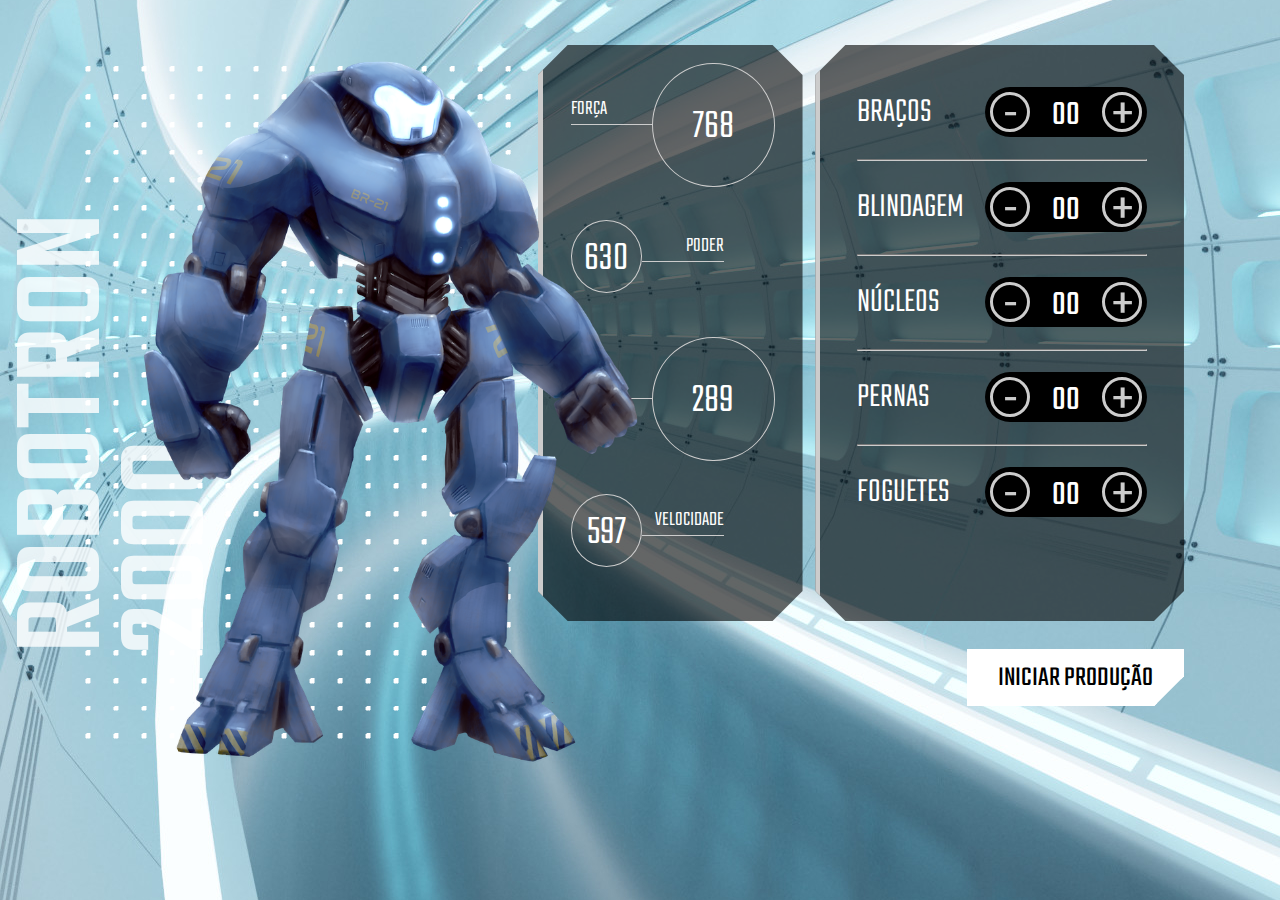
==== -robotron-2000-projeto_inicial/index.html @ f9277c3a "manipulando o DOM" ====
<!DOCTYPE html>
<html lang="en">
<head>
    <meta charset="UTF-8">
    <meta http-equiv="X-UA-Compatible" content="IE=edge">
    <meta name="viewport" content="width=device-width, initial-scale=1.0">
    <link rel="shortcut icon" type="image/jpg" href="img/favicon.ico"/>
    <title>Robotron 2000</title>

    <link rel="stylesheet" href="css/style.css">
    <link rel="preconnect" href="https://fonts.googleapis.com">
    <link rel="preconnect" href="https://fonts.gstatic.com" crossorigin>
    <link href="https://fonts.googleapis.com/css2?family=Teko:wght@300;500&display=swap" rel="stylesheet"> 
</head>
<body>
    <main>
        <section class="robotron">
            <img class="robo" src="img/robotron.png" alt="Robotron">
            <figcaption class="titulo">ROBOTRON <br>2000</figcaption>
        </section>

        <section class="box estatisticas">
            <div class="estatistica">
                <p class="estatistica-titulo">Força</p>
                <div class="estatistica-valor">
                    <p class="estatistica-numero">768</p>
                </div>
            </div>
            <div class="estatistica">
                <p class="estatistica-titulo">Poder</p>
                <div class="estatistica-valor">
                    <p class="estatistica-numero">630</p>
                </div>
            </div>
            <div class="estatistica">
                <p class="estatistica-titulo">Energia</p>
                <div class="estatistica-valor">
                    <p class="estatistica-numero">289</p>
                </div>
            </div>
            <div class="estatistica">
                <p class="estatistica-titulo">Velocidade</p>
                <div class="estatistica-valor">
                    <p class="estatistica-numero">597</p>
                </div>
            </div>
        </section>

        <section class="equipamentos">
            <form action="" class="montador">
                <div class="box montador-conteudo">
                    <div class="peca">
                        <label for="" class="peca-titulo">Braços</label>
                        <div class="controle">
                            <buttom class="controle-ajuste">-</buttom>
                            <input type="text" class="controle-contador" value="00">
                            <buttom class="controle-ajuste">+</buttom>
                        </div>
                    </div>
                    <hr class="linha">
                    <div class="peca">
                        <label for="" class="peca-titulo">Blindagem</label>
                        <div class="controle">
                            <buttom class="controle-ajuste">-</buttom>
                            <input type="text" class="controle-contador" value="00">
                            <buttom class="controle-ajuste">+</buttom>
                        </div>
                    </div>
                    <hr class="linha">
                    <div class="peca">
                        <label for="" class="peca-titulo">Núcleos</label>
                        <div class="controle">
                            <buttom class="controle-ajuste">-</buttom>
                            <input type="text" class="controle-contador" value="00">
                            <buttom class="controle-ajuste">+</buttom>
                        </div>
                    </div>
                    <hr class="linha">
                    <div class="peca">
                        <label for="" class="peca-titulo">Pernas</label>
                        <div class="controle">
                            <buttom class="controle-ajuste">-</buttom>
                            <input type="text" class="controle-contador" value="00">
                            <buttom class="controle-ajuste">+</buttom>
                        </div>
                    </div>
                    <hr class="linha">
                    <div class="peca">
                        <label for="" class="peca-titulo">Foguetes</label>
                        <div class="controle">
                            <buttom class="controle-ajuste">-</buttom>
                            <input type="text" class="controle-contador" value="00">
                            <buttom class="controle-ajuste">+</buttom>
                        </div>
                    </div>
                </div>
                <input type="submit" value="Iniciar produção" class="producao" id="producao">
            </form>
        </section>
    </main>
</body>
</html>
---- -robotron-2000-projeto_inicial/css/style.css ----
:root {
    --main-cinza: #CCCCCC;
    --main-branco: #FFFFFF;
    --main-preto: #000000;
}

* {
    box-sizing: border-box;
}

body {
    background: url(../img/fundo.jpg);
    background-position: center center;
    background-size: cover cover;
    padding: 0;
    margin: 0;
    font-weight: 300;
}

body, input {
    font-family: 'Teko', sans-serif;
}

main {
    width: 80vw;
    height: 80vh;
    margin: 10vh 8vw 10vh 12vw;
    display: flex;
    gap: 1vw;
}

.robotron {
    background: url(../img/estrutura.png) no-repeat;
    background-position: center center;
    margin: 0;
    flex-basis: 40%;
    position: relative;
}

.robo {
    height: 110%;
    z-index: 1;
    position: absolute;
    left: -20%;
    top: -5%;
}

.titulo {
    transform: rotate(180deg);
    font-weight: 500;
    font-size: 130px;
    position: absolute;
    bottom: 7rem;
    left: -3rem;
    line-height: 0.8;
    writing-mode: vertical-rl;
    text-orientation: mixed;
    color: rgba(255,255,255,0.8)
}

.box {
    background: rgba(0,0,0,0.6);
    clip-path: polygon(calc(100% - 30px) 0, 100% 30px, 100% calc(100% - 30px), calc(100% - 30px) 100%, 30px 100%, 0 calc(100% - 30px), 0 30px, 30px 0);
    border-left: 5px solid var(--main-cinza);
    height: 80%;
}

/****************************** Equipamentos *****/

.equipamentos {
    flex-basis: 32%;
}

.montador {
    height: 100%;;
}

.montador-conteudo {
    padding: 2em 10%;
}

.peca {
    padding: 1em 0;
}

.peca-titulo {
    color: var(--main-branco);
    text-transform: uppercase;
    font-size: 2.5em;
}

.controle {
    background: var(--main-preto);
    border-radius: 25px;
    float: right;
    display: inline-flex;
    padding: 5px;
    align-items: center;
    align-self: flex-end;
}

.controle-contador {
    width: 40px;
    height: 35px;
    background: none;
    border: 0;
    margin: 0 1rem;
    color: var(--main-branco);
    text-align: center;
    font-size: 2.5em;
    display: inline-flex;
    align-items: center;
    padding-top: 8px;
}

.controle-ajuste {
    display: inline-block;
    width: 40px;
    height: 40px;
    line-height: 44px;
    border-radius: 50%;
    color: var(--main-cinza);
    font-size: 4em;
    background: var(--main-preto);
    text-align: center;
    border: 3px solid var(--main-cinza);
    cursor: pointer;
}

.linha {
    border-color: var(--main-cinza);
}

.producao {
    margin-top: 1em;
    font-size: 2em;
    text-transform: uppercase;
    padding: 0.2em 1em;
    float: right;
    border: 3px solid var(--main-branco);
    background: var(--main-branco);
    clip-path: polygon(100% 0, 100% calc(100% - 30px), calc(100% - 30px) 100%, 0 100%, 0 0);
    cursor: pointer;
}

.producao:hover {
    background: var(--main-preto);
    color: var(--main-branco)
}



/****************************** Estatísticas *****/
.estatisticas {
    flex-basis: 23%;
    padding: 2em 2em 0;
}

.estatistica {
    color: var(--main-branco);
    display: flex;
    align-items: flex-start;
    height: 25%;
}

.estatistica-titulo {
    font-size: 1.5em;
    border-bottom: 1px solid var(--main-cinza);
    flex-basis: 40%;
    text-transform: uppercase;
    order: 1
}

.estatistica-valor {
    flex-basis: 60%;
    position: relative;
    margin: 10px 0 0;
    order: 2;
    margin: -10px 0 0;
}

.estatistica-valor::after {
    content: "";
    display: block;
    padding-bottom: 100%;
    border: 1px solid var(--main-cinza);
    border-radius: 50%;
}

.estatistica-numero {
    position: absolute;
    top: 50%;
    transform: translateY(-46%);
    width: 100%;
    line-height: 100%;
    text-align: center;
    font-size: 3em;
    margin: 0;
}

.estatistica:nth-child(2n) .estatistica-titulo {
    order: 2;
    text-align: right;
}

.estatistica:nth-child(2n) .estatistica-valor {
    order: 1;
    flex-basis: 35%;
    margin: 10px 0 0;
}

@media screen and (max-width: 1600px) {
    body { 
        font-size: 14px;
    }
    main {
        width: 90vw;
        height: 80vh;
        margin: 5vh auto;
    }
}

@media screen and (max-width: 1200px) {
    body { 
        font-size: 13px;
    }

    main {
        width: 96vw;
        height: 80vh;
        margin: 10vh auto;
    }
}
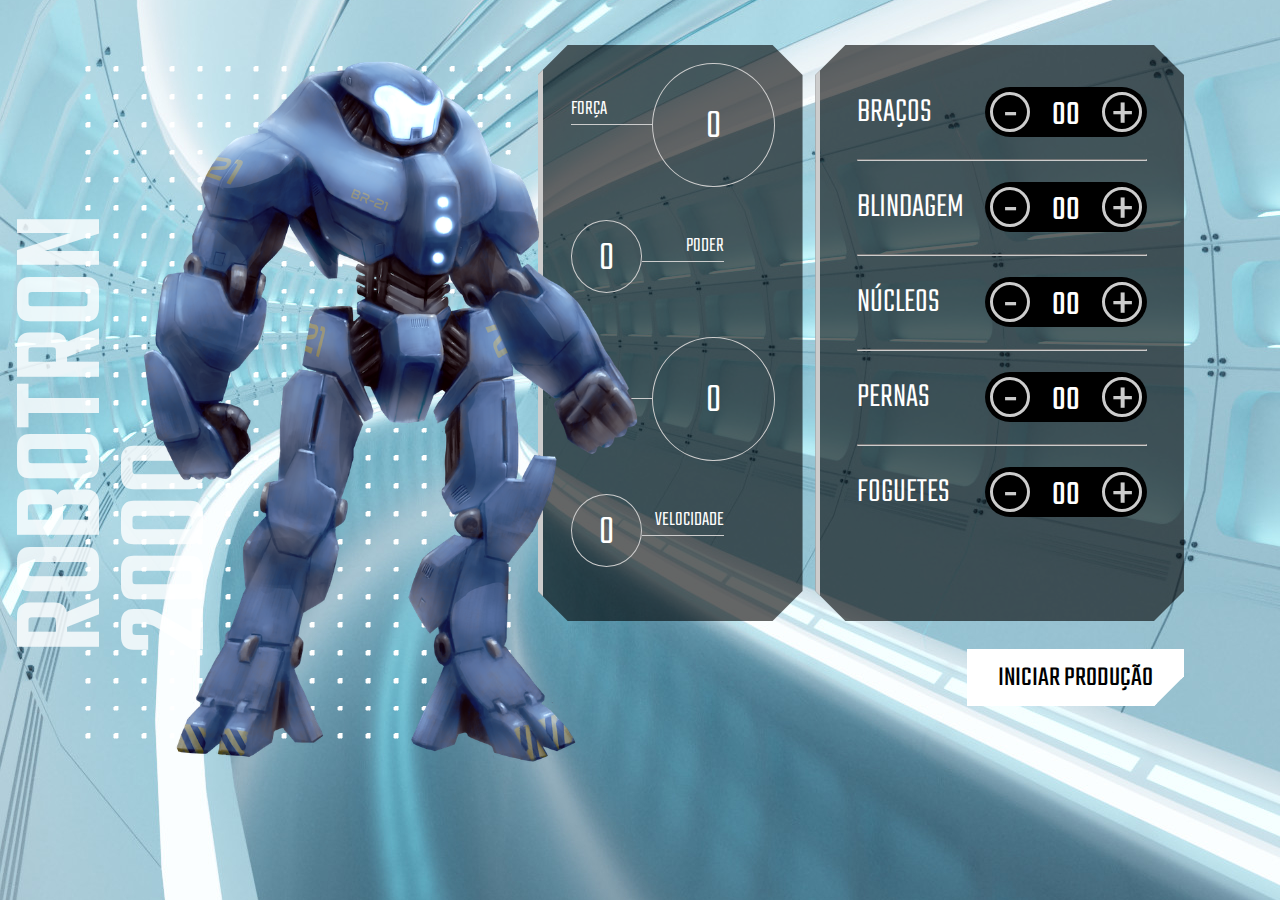
==== commit 24ef8553: "Cálculos dinâmicos" ====
--- a/-robotron-2000-projeto_inicial/index.html
+++ b/-robotron-2000-projeto_inicial/index.html
@@ -10,12 +10,13 @@
     <link rel="stylesheet" href="css/style.css">
     <link rel="preconnect" href="https://fonts.googleapis.com">
     <link rel="preconnect" href="https://fonts.gstatic.com" crossorigin>
-    <link href="https://fonts.googleapis.com/css2?family=Teko:wght@300;500&display=swap" rel="stylesheet"> 
+    <link href="https://fonts.googleapis.com/css2?family=Teko:wght@300;500&display=swap" rel="stylesheet">
+    
 </head>
 <body>
     <main>
         <section class="robotron">
-            <img class="robo" src="img/robotron.png" alt="Robotron">
+            <img class="robo" src="img/robotron.png" alt="Robotron" id="robotron">
             <figcaption class="titulo">ROBOTRON <br>2000</figcaption>
         </section>
 
@@ -23,25 +24,25 @@
             <div class="estatistica">
                 <p class="estatistica-titulo">Força</p>
                 <div class="estatistica-valor">
-                    <p class="estatistica-numero">768</p>
+                    <p class="estatistica-numero" data-estatistica="forca">0</p>
                 </div>
             </div>
             <div class="estatistica">
                 <p class="estatistica-titulo">Poder</p>
                 <div class="estatistica-valor">
-                    <p class="estatistica-numero">630</p>
+                    <p class="estatistica-numero" data-estatistica="poder">0</p>
                 </div>
             </div>
             <div class="estatistica">
                 <p class="estatistica-titulo">Energia</p>
                 <div class="estatistica-valor">
-                    <p class="estatistica-numero">289</p>
+                    <p class="estatistica-numero" data-estatistica="energia">0</p>
                 </div>
             </div>
             <div class="estatistica">
                 <p class="estatistica-titulo">Velocidade</p>
                 <div class="estatistica-valor">
-                    <p class="estatistica-numero">597</p>
+                    <p class="estatistica-numero" data-estatistica="velocidade">0</p>
                 </div>
             </div>
         </section>
@@ -52,45 +53,45 @@
                     <div class="peca">
                         <label for="" class="peca-titulo">Braços</label>
                         <div class="controle">
-                            <buttom class="controle-ajuste">-</buttom>
-                            <input type="text" class="controle-contador" value="00">
-                            <buttom class="controle-ajuste">+</buttom>
+                            <buttom class="controle-ajuste" data-controle="-" data-peca="bracos">-</buttom>
+                            <input type="text" class="controle-contador" value="00" data-contador>
+                            <buttom class="controle-ajuste" data-controle="+" data-peca="bracos">+</buttom>
                         </div>
                     </div>
                     <hr class="linha">
                     <div class="peca">
                         <label for="" class="peca-titulo">Blindagem</label>
                         <div class="controle">
-                            <buttom class="controle-ajuste">-</buttom>
-                            <input type="text" class="controle-contador" value="00">
-                            <buttom class="controle-ajuste">+</buttom>
+                            <buttom class="controle-ajuste" data-controle="-" data-peca="blindagem">-</buttom>
+                            <input type="text" class="controle-contador" value="00" data-contador>
+                            <buttom class="controle-ajuste" data-controle="+" data-peca="blindagem">+</buttom>
                         </div>
                     </div>
                     <hr class="linha">
                     <div class="peca">
-                        <label for="" class="peca-titulo">Núcleos</label>
+                        <label for="" class="peca-titulo" >Núcleos</label>
                         <div class="controle">
-                            <buttom class="controle-ajuste">-</buttom>
-                            <input type="text" class="controle-contador" value="00">
-                            <buttom class="controle-ajuste">+</buttom>
+                            <buttom class="controle-ajuste" data-controle="-" data-peca="nucleos">-</buttom>
+                            <input type="text" class="controle-contador" value="00" data-contador>
+                            <buttom class="controle-ajuste" data-controle="+" data-peca="nucleos">+</buttom>
                         </div>
                     </div>
                     <hr class="linha">
                     <div class="peca">
                         <label for="" class="peca-titulo">Pernas</label>
                         <div class="controle">
-                            <buttom class="controle-ajuste">-</buttom>
-                            <input type="text" class="controle-contador" value="00">
-                            <buttom class="controle-ajuste">+</buttom>
+                            <buttom class="controle-ajuste" data-controle="-" data-peca="pernas">-</buttom>
+                            <input type="text" class="controle-contador" value="00" data-contador>
+                            <buttom class="controle-ajuste" data-controle="+" data-peca="pernas">+</buttom>
                         </div>
                     </div>
                     <hr class="linha">
                     <div class="peca">
                         <label for="" class="peca-titulo">Foguetes</label>
                         <div class="controle">
-                            <buttom class="controle-ajuste">-</buttom>
-                            <input type="text" class="controle-contador" value="00">
-                            <buttom class="controle-ajuste">+</buttom>
+                            <buttom class="controle-ajuste" data-controle="-" data-peca="foguetes">-</buttom>
+                            <input type="text" class="controle-contador" value="00" data-contador>
+                            <buttom class="controle-ajuste" data-controle="+" data-peca="foguetes">+</buttom>
                         </div>
                     </div>
                 </div>
@@ -98,5 +99,7 @@
             </form>
         </section>
     </main>
+
+    <script src="js/main.js"></script>
 </body>
 </html>